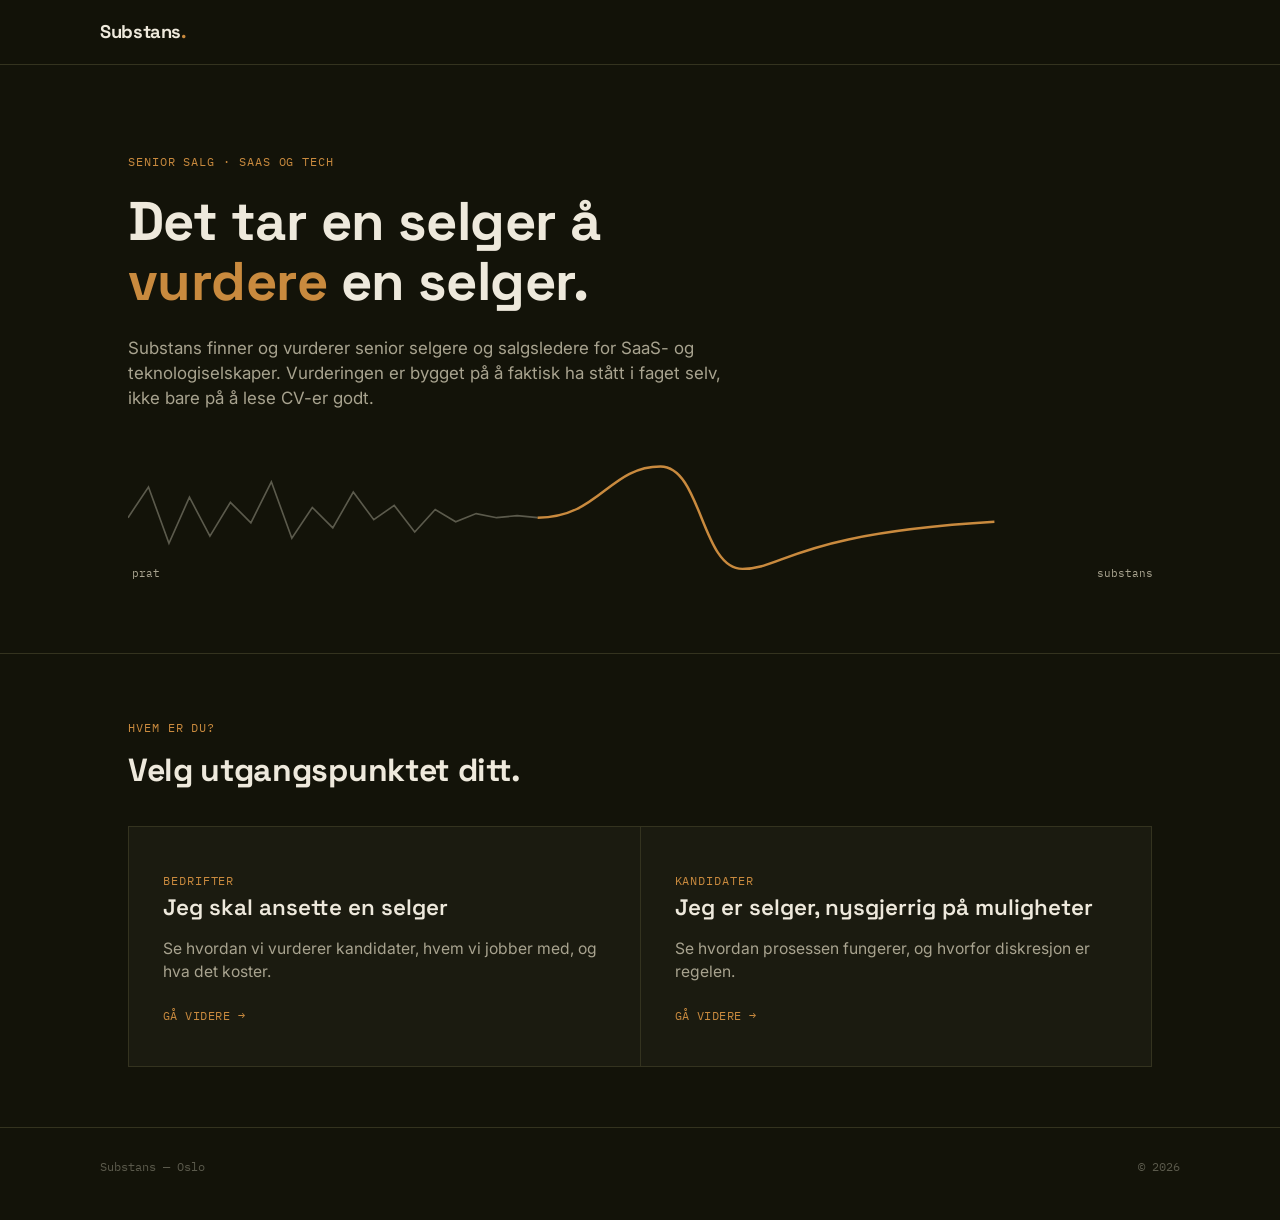
==== index.html @ 36789370 "Første versjon" ====
<!DOCTYPE html>
<html lang="no">
<head>
<meta charset="UTF-8">
<meta name="viewport" content="width=device-width, initial-scale=1.0">
<title>Substans — Senior salgsrekruttering, SaaS og tech</title>
<link rel="preconnect" href="https://fonts.googleapis.com">
<link rel="preconnect" href="https://fonts.gstatic.com" crossorigin>
<link href="https://fonts.googleapis.com/css2?family=Space+Grotesk:wght@500;600;700&family=Inter:wght@400;500;600&family=IBM+Plex+Mono:wght@400;500&display=swap" rel="stylesheet">
<link rel="stylesheet" href="styles.css">
</head>
<body>

<header class="site">
  <div class="wrap nav">
    <a class="word" href="index.html">Substans<span>.</span></a>
  </div>
</header>

<section class="hero">
  <div class="wrap">
    <span class="mono">Senior salg · SaaS og tech</span>
    <h1 class="display">Det tar en selger å <span class="accent">vurdere</span> en selger.</h1>
    <p class="lead">Substans finner og vurderer senior selgere og salgsledere for SaaS- og teknologiselskaper. Vurderingen er bygget på å faktisk ha stått i faget selv, ikke bare på å lese CV-er godt.</p>

    <svg class="signal" viewBox="0 0 1000 140" preserveAspectRatio="none" aria-hidden="true">
      <path class="noise" d="M0,70 L20,40 L40,95 L60,50 L80,88 L100,55 L120,75 L140,35 L160,90 L180,60 L200,80 L220,45 L240,72 L260,58 L280,84 L300,62 L320,74 L340,66 L360,70 L380,68 L400,70"/>
      <path class="clean" d="M400,70 C 460,70 470,20 520,20 C 560,20 560,120 600,120 C 650,120 650,70 1000,70"/>
      <text class="marker" x="4" y="128">prat</text>
      <text class="marker" x="946" y="128">substans</text>
    </svg>
  </div>
</section>

<div class="rule"></div>

<section>
  <div class="wrap">
    <div class="section-head">
      <span class="mono">Hvem er du?</span>
      <h2 class="display">Velg utgangspunktet ditt.</h2>
    </div>
    <div class="split">
      <a class="split-card" href="for-bedrifter.html">
        <span class="mono">Bedrifter</span>
        <h3>Jeg skal ansette en selger</h3>
        <p>Se hvordan vi vurderer kandidater, hvem vi jobber med, og hva det koster.</p>
        <span class="goto">Gå videre →</span>
      </a>
      <a class="split-card" href="for-kandidater.html">
        <span class="mono">Kandidater</span>
        <h3>Jeg er selger, nysgjerrig på muligheter</h3>
        <p>Se hvordan prosessen fungerer, og hvorfor diskresjon er regelen.</p>
        <span class="goto">Gå videre →</span>
      </a>
    </div>
  </div>
</section>

<div class="rule"></div>

<footer class="site wrap">
  <span>Substans — Oslo</span>
  <span>© 2026</span>
</footer>

</body>
</html>
---- styles.css ----
:root{
  --bg: #131309;
  --panel: #1B1B10;
  --panel-line: #34331f;
  --ink: #EEE9DC;
  --ink-dim: #A8A38F;
  --accent: #C98A3E;
  --accent-dim: #7A5C2E;
  --noise: #5B5A4C;
  --radius: 2px;
  --max: 1080px;
}
*{box-sizing:border-box;}
html{scroll-behavior:smooth;}
body{
  margin:0;
  background:var(--bg);
  color:var(--ink);
  font-family:'Inter', sans-serif;
  line-height:1.5;
  -webkit-font-smoothing:antialiased;
}
a{color:inherit;}
.mono{
  font-family:'IBM Plex Mono', monospace;
  letter-spacing:0.08em;
  text-transform:uppercase;
  font-size:0.72rem;
  color:var(--accent);
}
.display{
  font-family:'Space Grotesk', sans-serif;
  font-weight:700;
  letter-spacing:-0.01em;
}
.wrap{
  max-width:var(--max);
  margin:0 auto;
  padding:0 28px;
}
header.site{
  position:sticky; top:0; z-index:20;
  background:rgba(19,19,9,0.88);
  backdrop-filter:blur(6px);
  border-bottom:1px solid var(--panel-line);
}
.nav{
  display:flex; align-items:center; justify-content:space-between;
  padding:18px 0;
  gap:20px;
}
.nav .word{
  font-family:'Space Grotesk', sans-serif;
  font-weight:700;
  font-size:1.15rem;
  letter-spacing:-0.02em;
  text-decoration:none;
  white-space:nowrap;
}
.nav .word span{color:var(--accent);}
.nav-links{display:flex; align-items:center; gap:18px;}
.nav-links a.switch{
  font-family:'IBM Plex Mono', monospace;
  font-size:0.74rem;
  letter-spacing:0.04em;
  text-transform:uppercase;
  color:var(--ink-dim);
  text-decoration:none;
  border-bottom:1px solid transparent;
}
.nav-links a.switch:hover{color:var(--ink); border-color:var(--noise);}
.nav-links a.switch.current{color:var(--accent); border-color:var(--accent);}
.nav a.cta{
  font-family:'IBM Plex Mono', monospace;
  font-size:0.75rem;
  letter-spacing:0.05em;
  text-transform:uppercase;
  border:1px solid var(--accent-dim);
  padding:9px 16px;
  border-radius:var(--radius);
  text-decoration:none;
  transition:background .15s ease, border-color .15s ease;
  white-space:nowrap;
}
.nav a.cta:hover{background:var(--accent); color:#131309; border-color:var(--accent);}

/* HERO */
.hero{ padding:88px 0 64px; position:relative; }
.hero .mono{display:block; margin-bottom:22px;}
.hero h1{
  font-size:clamp(2rem, 5vw, 3.4rem);
  line-height:1.1;
  margin:0 0 24px;
  max-width:16ch;
}
.hero h1 .accent{color:var(--accent);}
.hero p.lead{
  font-size:1.06rem;
  color:var(--ink-dim);
  max-width:54ch;
  margin:0 0 34px;
}
.hero-ctas{display:flex; gap:14px; flex-wrap:wrap; margin-bottom:56px;}
.btn-primary{
  font-family:'IBM Plex Mono', monospace;
  font-size:0.8rem;
  letter-spacing:0.04em;
  text-transform:uppercase;
  background:var(--accent);
  color:#131309;
  padding:14px 22px;
  border-radius:var(--radius);
  text-decoration:none;
  font-weight:500;
  display:inline-block;
}
.btn-ghost{
  font-family:'IBM Plex Mono', monospace;
  font-size:0.8rem;
  letter-spacing:0.04em;
  text-transform:uppercase;
  color:var(--ink);
  padding:14px 6px;
  text-decoration:none;
  border-bottom:1px solid var(--noise);
}

/* SIGNAL SIGNATURE SVG */
.signal{ width:100%; height:auto; display:block; }
.signal path.noise{
  fill:none; stroke:var(--noise); stroke-width:1.6;
}
.signal path.clean{
  fill:none; stroke:var(--accent); stroke-width:2.4;
  stroke-dasharray:520; stroke-dashoffset:520;
  animation:draw 2.4s 0.3s ease forwards;
}
@keyframes draw{ to{ stroke-dashoffset:0; } }
.signal .marker{
  font-family:'IBM Plex Mono', monospace;
  font-size:11px;
  fill:var(--ink-dim);
}

section{padding:60px 0;}
.rule{border-top:1px solid var(--panel-line);}

.section-head{max-width:60ch; margin-bottom:36px;}
.section-head h2{
  font-size:clamp(1.4rem, 3vw, 2rem);
  margin:12px 0 0;
  line-height:1.25;
}

.body-text p{
  font-size:1.03rem;
  color:var(--ink-dim);
  max-width:62ch;
}
.body-text strong{color:var(--ink); font-weight:600;}

/* SPLIT / FORK (forsiden) */
.split{
  display:grid;
  grid-template-columns:1fr 1fr;
  gap:1px;
  background:var(--panel-line);
  border:1px solid var(--panel-line);
}
.split-card{
  background:var(--panel);
  padding:40px 34px;
  text-decoration:none;
  color:var(--ink);
  display:block;
  transition:background .15s ease;
}
.split-card:hover{background:#20200f;}
.split-card .mono{margin-bottom:16px;}
.split-card h3{
  font-family:'Space Grotesk', sans-serif;
  font-size:1.4rem;
  margin:0 0 12px;
  font-weight:600;
}
.split-card p{
  color:var(--ink-dim);
  font-size:0.98rem;
  margin:0 0 18px;
}
.split-card .goto{
  font-family:'IBM Plex Mono', monospace;
  font-size:0.78rem;
  color:var(--accent);
  text-transform:uppercase;
  letter-spacing:0.04em;
}

/* CHECKS GRID (verdi-innhold) */
.checks{
  display:grid;
  grid-template-columns:repeat(2, 1fr);
  gap:1px;
  background:var(--panel-line);
  border:1px solid var(--panel-line);
}
.check{ background:var(--panel); padding:26px 24px; }
.check .mono{margin-bottom:12px;}
.check h3{
  font-family:'Space Grotesk', sans-serif;
  font-size:1.1rem;
  margin:0 0 8px;
  font-weight:600;
}
.check p{ color:var(--ink-dim); font-size:0.94rem; margin:0; }

/* ABOUT */
.about-grid{
  display:grid;
  grid-template-columns:1fr 1.6fr;
  gap:44px;
  align-items:start;
}
.badge{
  font-family:'IBM Plex Mono', monospace;
  font-size:0.75rem;
  color:var(--ink-dim);
  border:1px solid var(--panel-line);
  padding:16px;
  border-radius:var(--radius);
}
.badge div{margin-bottom:8px;}
.badge div:last-child{margin-bottom:0;}
.badge b{color:var(--accent); font-weight:500;}

.note-mono{
  font-family:'IBM Plex Mono', monospace;
  font-size:0.85rem;
  color:var(--ink-dim);
}

/* CONTACT */
.contact-box{
  background:var(--panel);
  border:1px solid var(--panel-line);
  padding:48px 38px;
}
.contact-box h2{
  font-size:clamp(1.5rem,3.4vw,2.1rem);
  margin:0 0 16px;
  max-width:18ch;
}
.contact-box p{color:var(--ink-dim); max-width:48ch; margin:0 0 28px;}
.contact-links{display:flex; gap:16px; flex-wrap:wrap;}

footer.site{
  padding:30px 0 44px;
  color:var(--noise);
  font-family:'IBM Plex Mono', monospace;
  font-size:0.75rem;
  display:flex; justify-content:space-between; flex-wrap:wrap; gap:10px;
}

@media (max-width:720px){
  .checks{grid-template-columns:1fr;}
  .split{grid-template-columns:1fr;}
  .about-grid{grid-template-columns:1fr;}
  .nav a.cta{padding:8px 12px; font-size:0.68rem;}
  .nav-links{gap:12px;}
}

.form-field{ margin-bottom:16px; }
.form-field label{
  display:block;
  font-family:'IBM Plex Mono', monospace;
  font-size:0.72rem;
  letter-spacing:0.06em;
  text-transform:uppercase;
  color:var(--ink-dim);
  margin-bottom:8px;
}
.form-field input,
.form-field textarea{
  width:100%;
  background:var(--bg);
  border:1px solid var(--panel-line);
  border-radius:var(--radius);
  color:var(--ink);
  font-family:'Inter', sans-serif;
  font-size:0.98rem;
  padding:12px 14px;
}
.form-field textarea{ resize:vertical; min-height:110px; }
.form-field input:focus,
.form-field textarea:focus{
  outline:none;
  border-color:var(--accent-dim);
}
.form-submit{
  font-family:'IBM Plex Mono', monospace;
  font-size:0.8rem;
  letter-spacing:0.04em;
  text-transform:uppercase;
  background:var(--accent);
  color:#131309;
  padding:14px 24px;
  border-radius:var(--radius);
  border:none;
  font-weight:500;
  cursor:pointer;
}
.form-submit:hover{ background:#dba054; }
.hp-field{ position:absolute; left:-9999px; }

:focus-visible{ outline:2px solid var(--accent); outline-offset:3px; }
@media (prefers-reduced-motion: reduce){
  .signal path.clean{animation:none; stroke-dashoffset:0;}
  html{scroll-behavior:auto;}
}
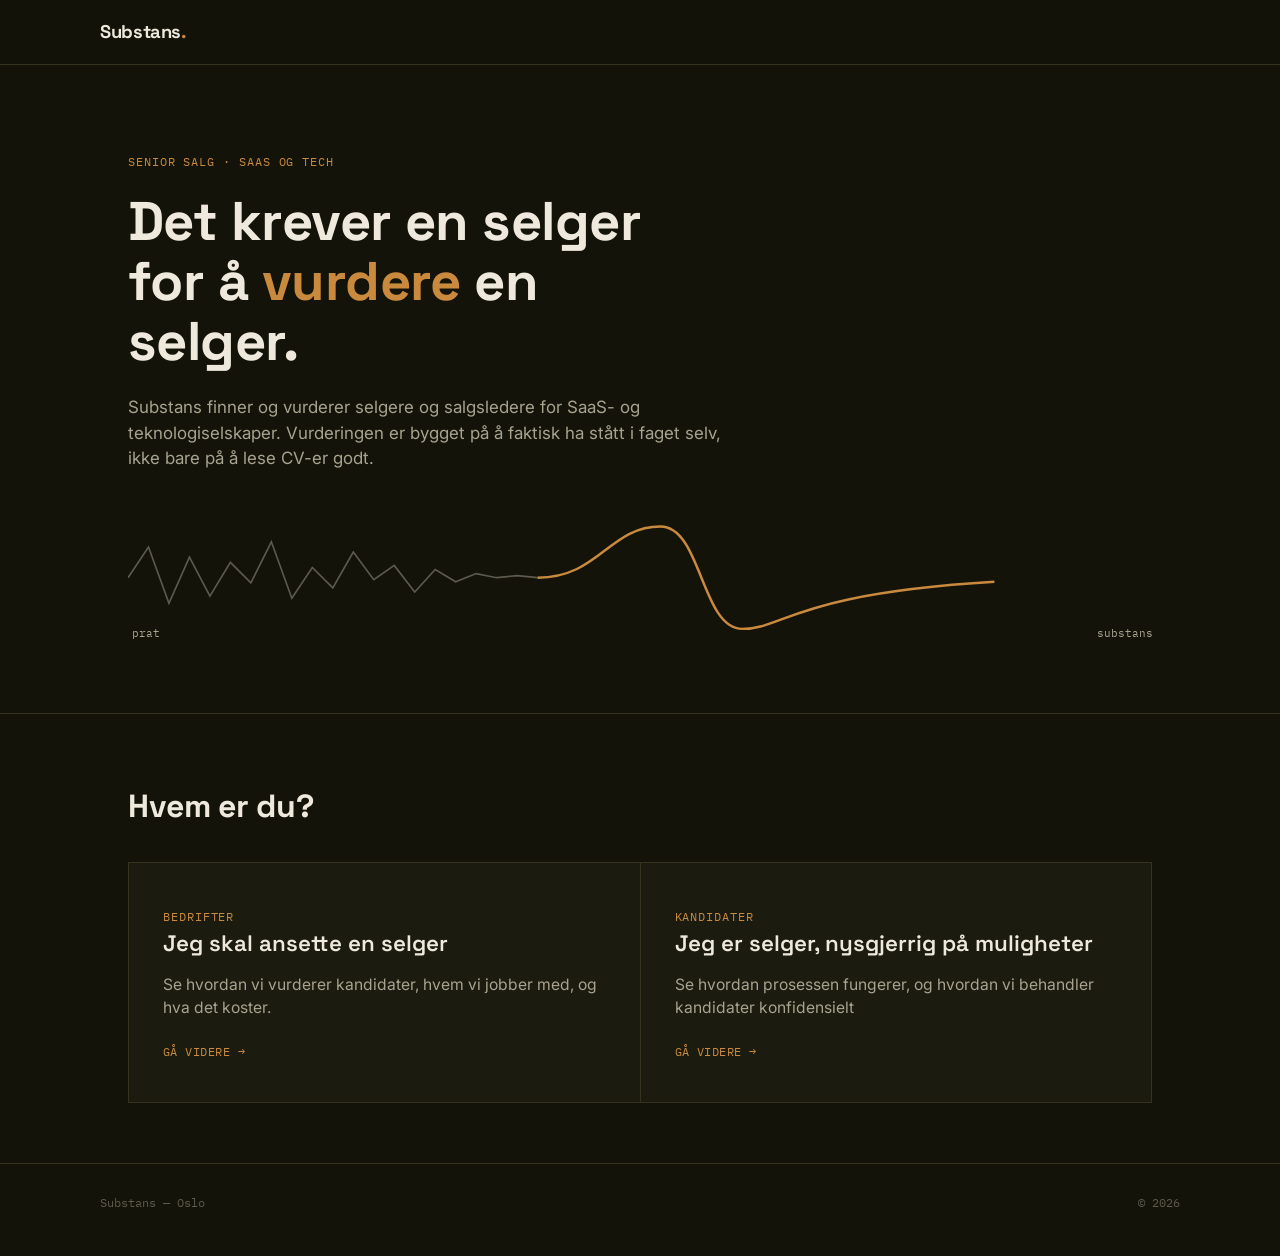
==== commit 7f4e163b: "Oppdatert tekst" ====
--- a/index.html
+++ b/index.html
@@ -20,8 +20,8 @@
 <section class="hero">
   <div class="wrap">
     <span class="mono">Senior salg · SaaS og tech</span>
-    <h1 class="display">Det tar en selger å <span class="accent">vurdere</span> en selger.</h1>
-    <p class="lead">Substans finner og vurderer senior selgere og salgsledere for SaaS- og teknologiselskaper. Vurderingen er bygget på å faktisk ha stått i faget selv, ikke bare på å lese CV-er godt.</p>
+    <h1 class="display">Det krever en selger for å <span class="accent">vurdere</span> en selger.</h1>
+    <p class="lead">Substans finner og vurderer selgere og salgsledere for SaaS- og teknologiselskaper. Vurderingen er bygget på å faktisk ha stått i faget selv, ikke bare på å lese CV-er godt.</p>
 
     <svg class="signal" viewBox="0 0 1000 140" preserveAspectRatio="none" aria-hidden="true">
       <path class="noise" d="M0,70 L20,40 L40,95 L60,50 L80,88 L100,55 L120,75 L140,35 L160,90 L180,60 L200,80 L220,45 L240,72 L260,58 L280,84 L300,62 L320,74 L340,66 L360,70 L380,68 L400,70"/>
@@ -37,8 +37,7 @@
 <section>
   <div class="wrap">
     <div class="section-head">
-      <span class="mono">Hvem er du?</span>
-      <h2 class="display">Velg utgangspunktet ditt.</h2>
+      <h2 class="display">Hvem er du?</h2>
     </div>
     <div class="split">
       <a class="split-card" href="for-bedrifter.html">
@@ -50,7 +49,7 @@
       <a class="split-card" href="for-kandidater.html">
         <span class="mono">Kandidater</span>
         <h3>Jeg er selger, nysgjerrig på muligheter</h3>
-        <p>Se hvordan prosessen fungerer, og hvorfor diskresjon er regelen.</p>
+        <p>Se hvordan prosessen fungerer, og hvordan vi behandler kandidater konfidensielt</p>
         <span class="goto">Gå videre →</span>
       </a>
     </div>
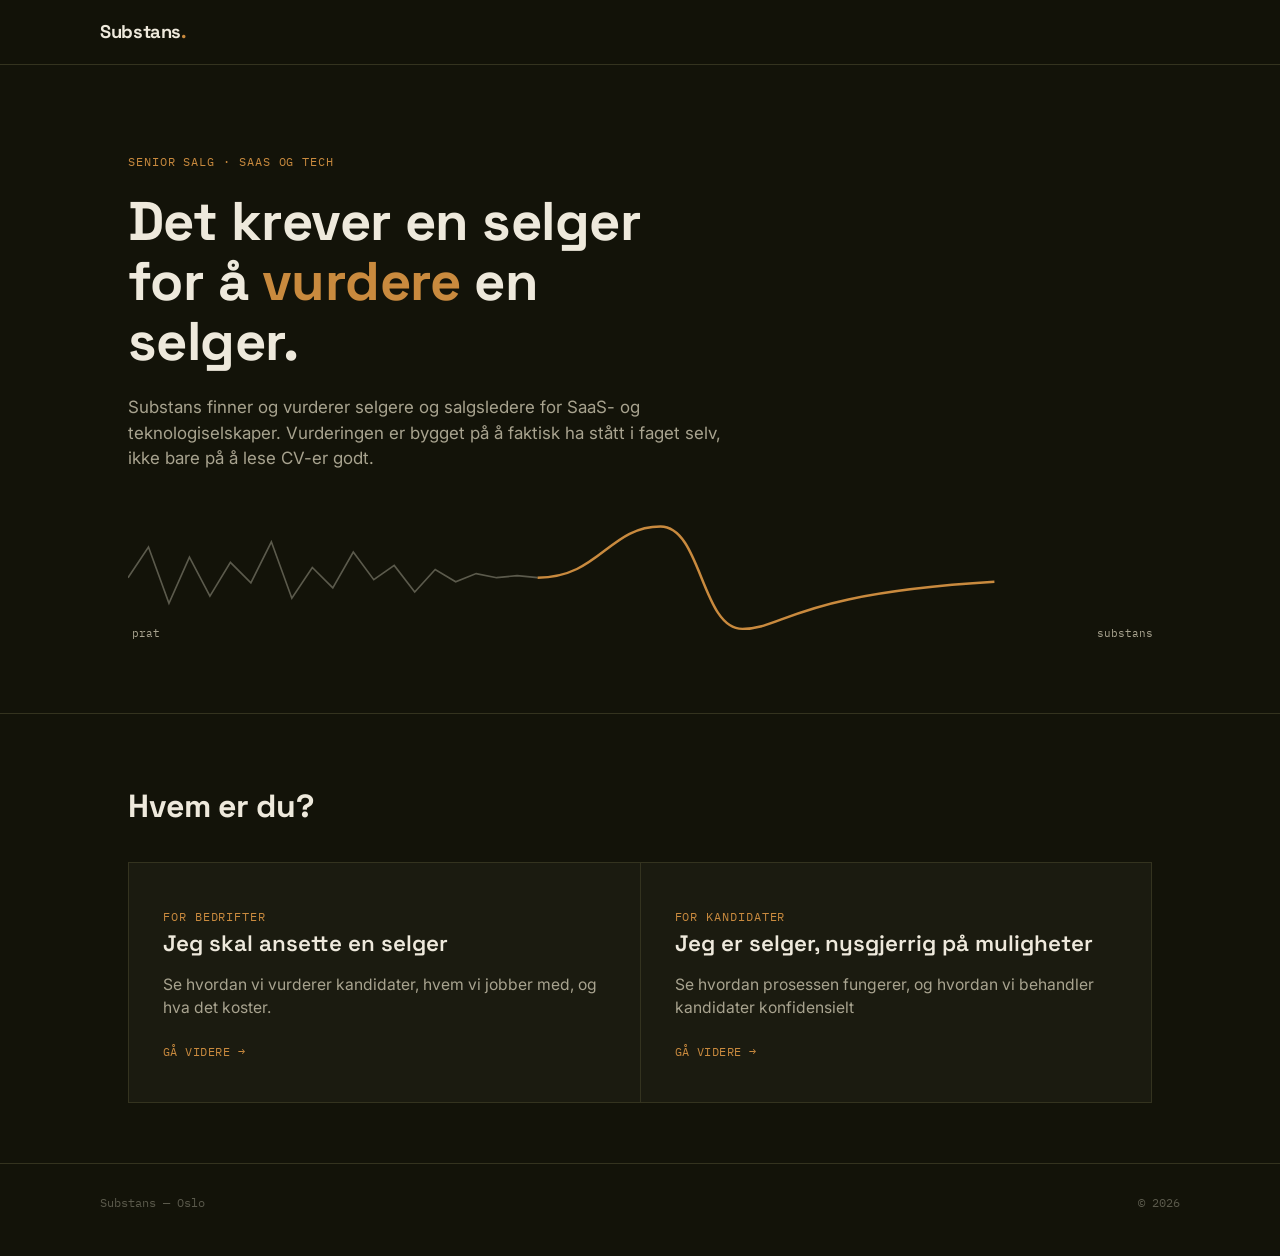
==== commit d89d779e: "Oppdatert tekst" ====
--- a/index.html
+++ b/index.html
@@ -41,13 +41,13 @@
     </div>
     <div class="split">
       <a class="split-card" href="for-bedrifter.html">
-        <span class="mono">Bedrifter</span>
+        <span class="mono">For Bedrifter</span>
         <h3>Jeg skal ansette en selger</h3>
         <p>Se hvordan vi vurderer kandidater, hvem vi jobber med, og hva det koster.</p>
         <span class="goto">Gå videre →</span>
       </a>
       <a class="split-card" href="for-kandidater.html">
-        <span class="mono">Kandidater</span>
+        <span class="mono">For Kandidater</span>
         <h3>Jeg er selger, nysgjerrig på muligheter</h3>
         <p>Se hvordan prosessen fungerer, og hvordan vi behandler kandidater konfidensielt</p>
         <span class="goto">Gå videre →</span>
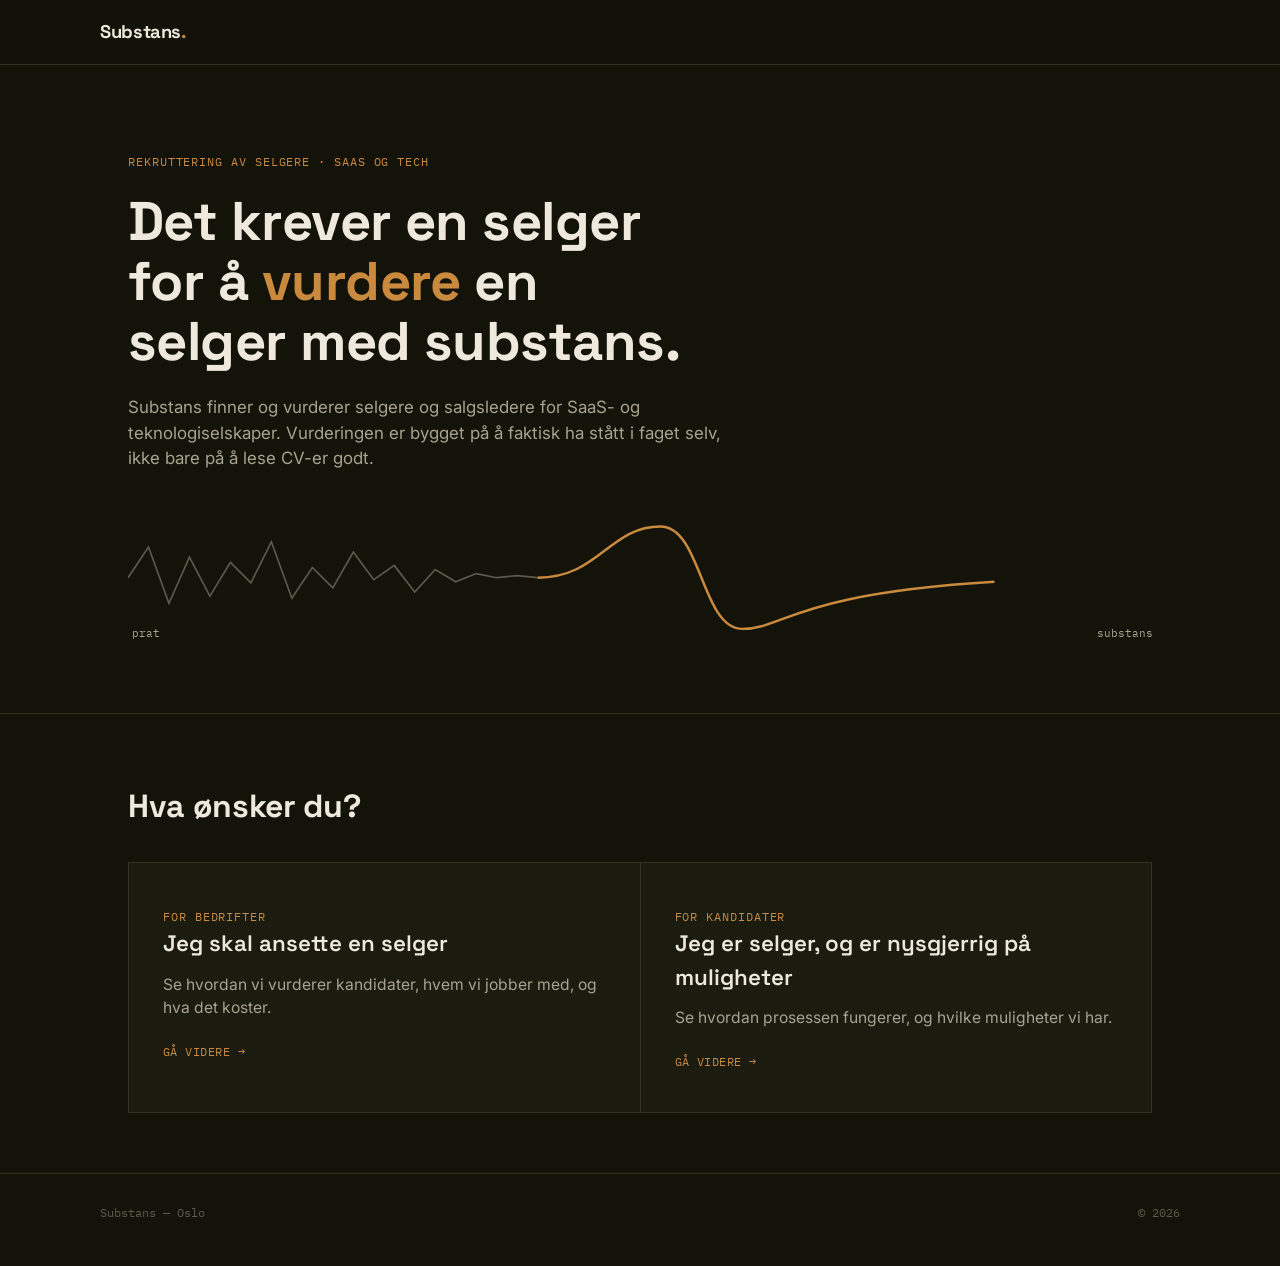
==== commit e4d600d3: "Oppdatert tekst 2" ====
--- a/index.html
+++ b/index.html
@@ -19,8 +19,8 @@
 
 <section class="hero">
   <div class="wrap">
-    <span class="mono">Senior salg · SaaS og tech</span>
-    <h1 class="display">Det krever en selger for å <span class="accent">vurdere</span> en selger.</h1>
+    <span class="mono">Rekruttering av selgere · SaaS og tech</span>
+    <h1 class="display">Det krever en selger for å <span class="accent">vurdere</span> en selger med substans.</h1>
     <p class="lead">Substans finner og vurderer selgere og salgsledere for SaaS- og teknologiselskaper. Vurderingen er bygget på å faktisk ha stått i faget selv, ikke bare på å lese CV-er godt.</p>
 
     <svg class="signal" viewBox="0 0 1000 140" preserveAspectRatio="none" aria-hidden="true">
@@ -37,7 +37,7 @@
 <section>
   <div class="wrap">
     <div class="section-head">
-      <h2 class="display">Hvem er du?</h2>
+      <h2 class="display">Hva ønsker du?</h2>
     </div>
     <div class="split">
       <a class="split-card" href="for-bedrifter.html">
@@ -48,8 +48,8 @@
       </a>
       <a class="split-card" href="for-kandidater.html">
         <span class="mono">For Kandidater</span>
-        <h3>Jeg er selger, nysgjerrig på muligheter</h3>
-        <p>Se hvordan prosessen fungerer, og hvordan vi behandler kandidater konfidensielt</p>
+        <h3>Jeg er selger, og er nysgjerrig på muligheter</h3>
+        <p>Se hvordan prosessen fungerer, og hvilke muligheter vi har.</p>
         <span class="goto">Gå videre →</span>
       </a>
     </div>
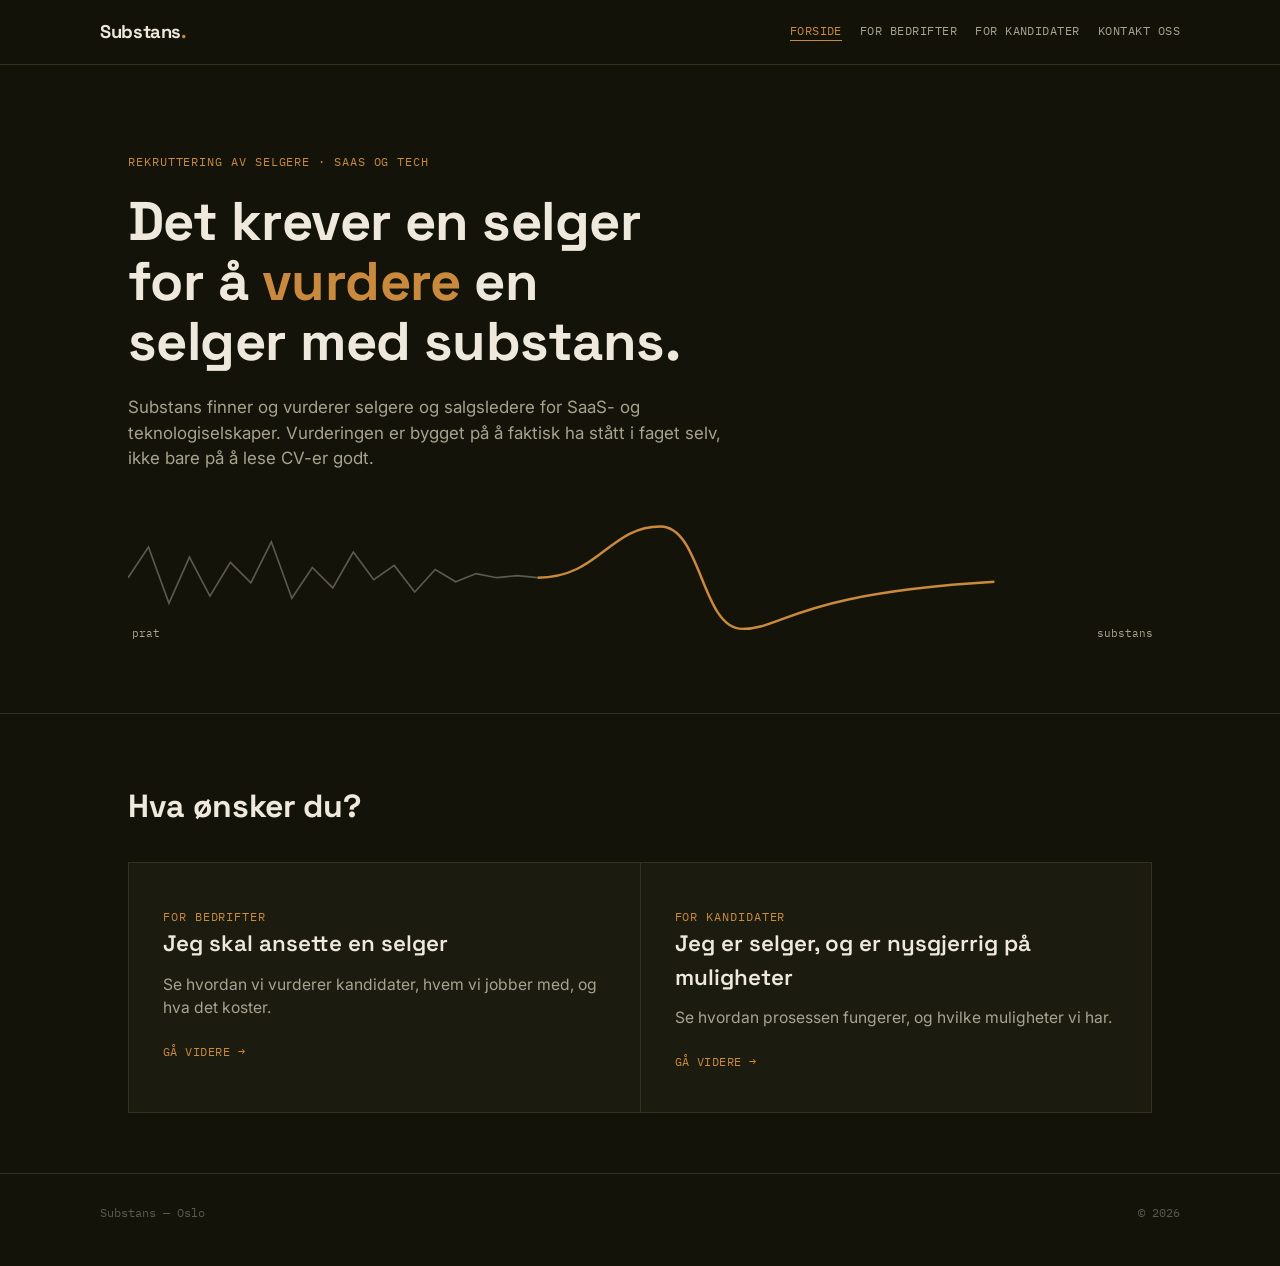
==== commit f2d74418: "Lagt til toppmeny" ====
--- a/index.html
+++ b/index.html
@@ -14,6 +14,12 @@
 <header class="site">
   <div class="wrap nav">
     <a class="word" href="index.html">Substans<span>.</span></a>
+    <div class="nav-links">
+      <a class="switch current" href="index.html">Forside</a>
+      <a class="switch" href="for-bedrifter.html">For bedrifter</a>
+      <a class="switch" href="for-kandidater.html">For kandidater</a>
+      <a class="switch" href="kontakt.html">Kontakt oss</a>
+    </div>
   </div>
 </header>
 
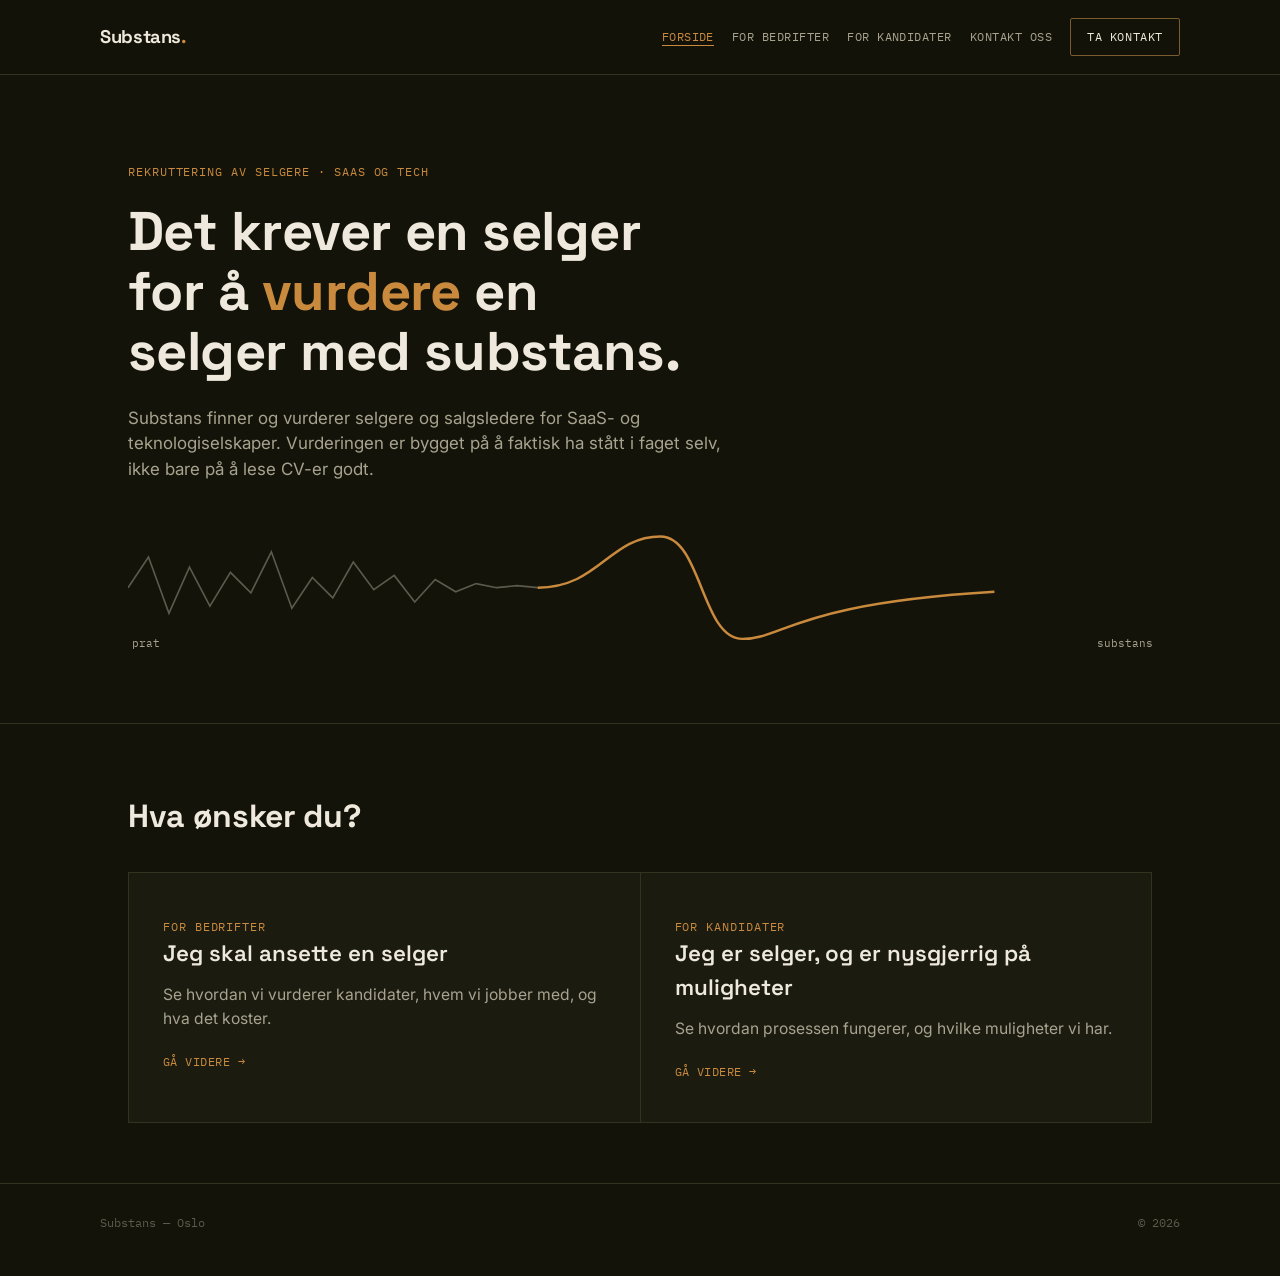
==== commit 04d56160: "Oppdatert toppmeny" ====
--- a/index.html
+++ b/index.html
@@ -19,6 +19,7 @@
       <a class="switch" href="for-bedrifter.html">For bedrifter</a>
       <a class="switch" href="for-kandidater.html">For kandidater</a>
       <a class="switch" href="kontakt.html">Kontakt oss</a>
+      <a class="cta" href="kontakt.html">Ta kontakt</a>
     </div>
   </div>
 </header>
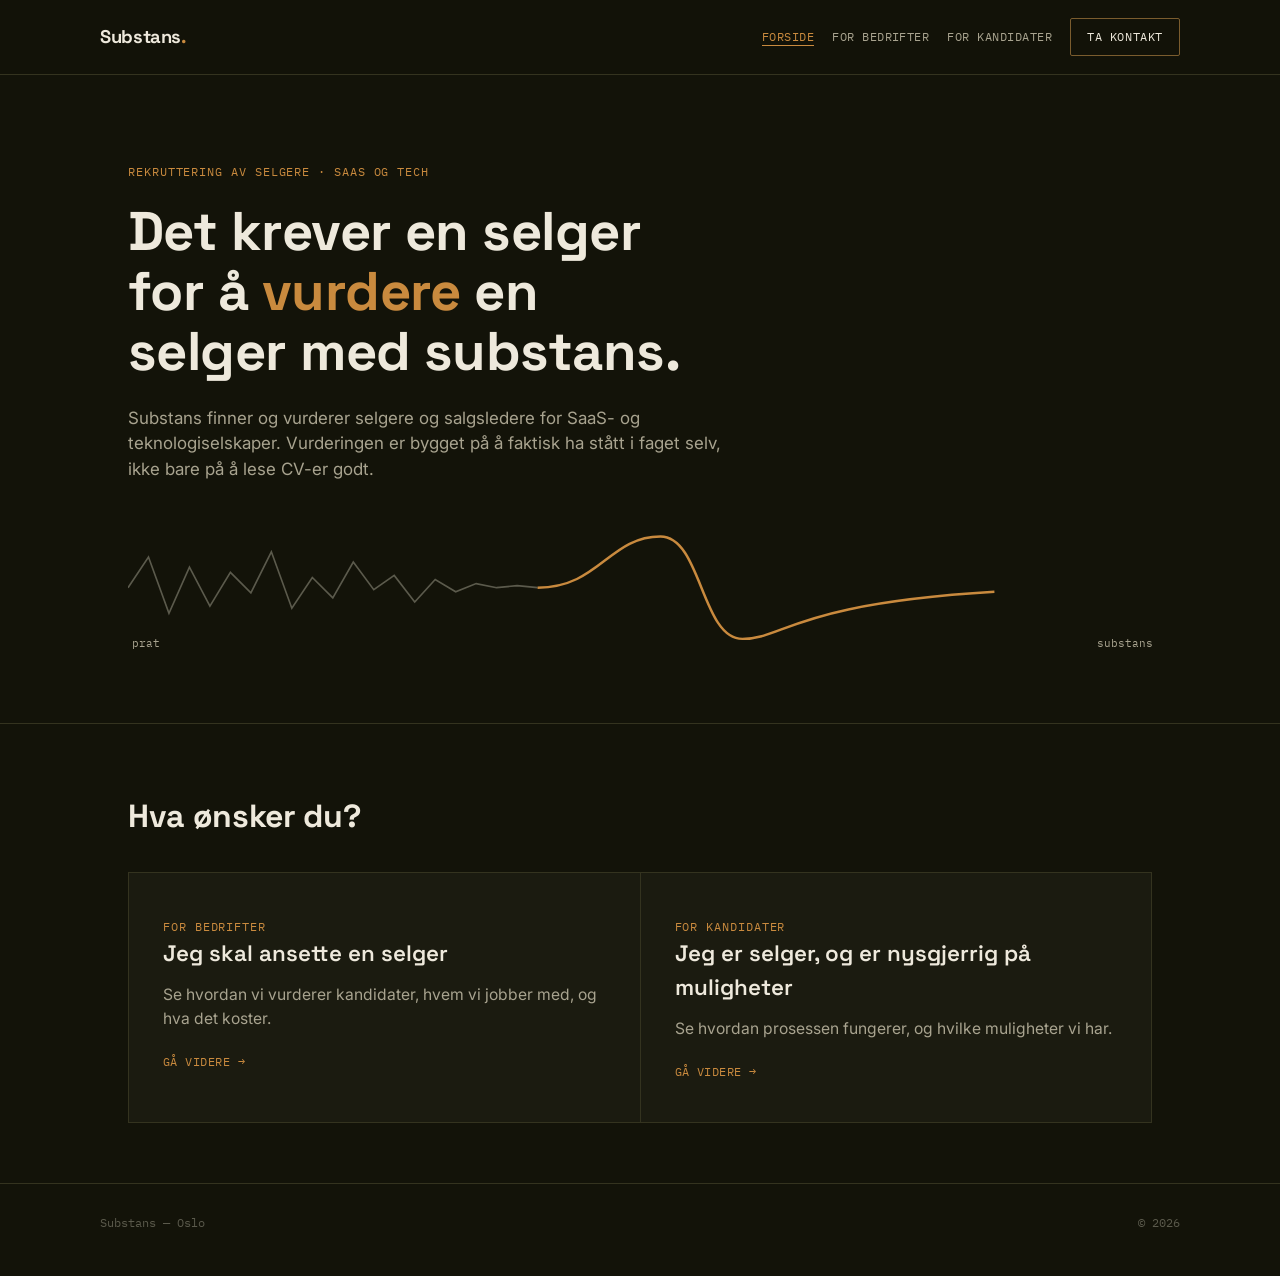
==== commit 1f5fb07e: "Update index.html" ====
--- a/index.html
+++ b/index.html
@@ -18,7 +18,6 @@
       <a class="switch current" href="index.html">Forside</a>
       <a class="switch" href="for-bedrifter.html">For bedrifter</a>
       <a class="switch" href="for-kandidater.html">For kandidater</a>
-      <a class="switch" href="kontakt.html">Kontakt oss</a>
       <a class="cta" href="kontakt.html">Ta kontakt</a>
     </div>
   </div>
